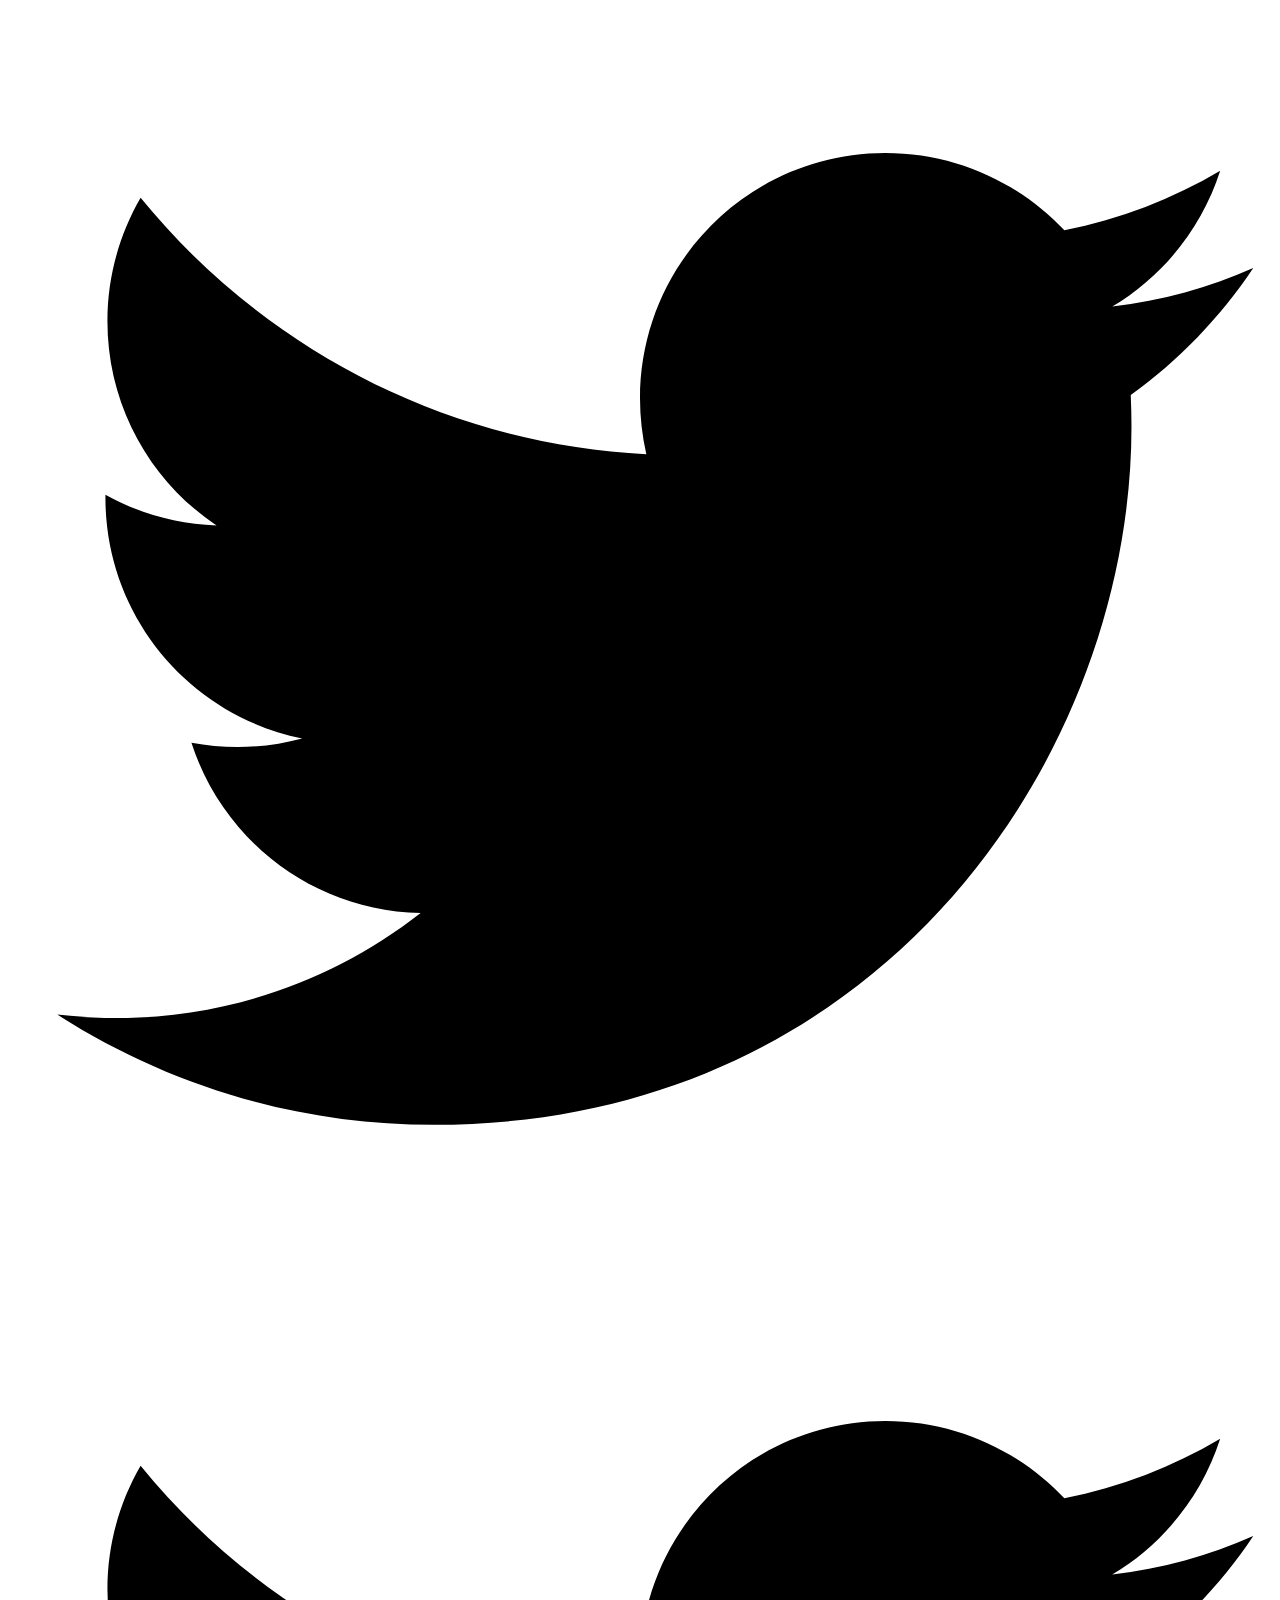
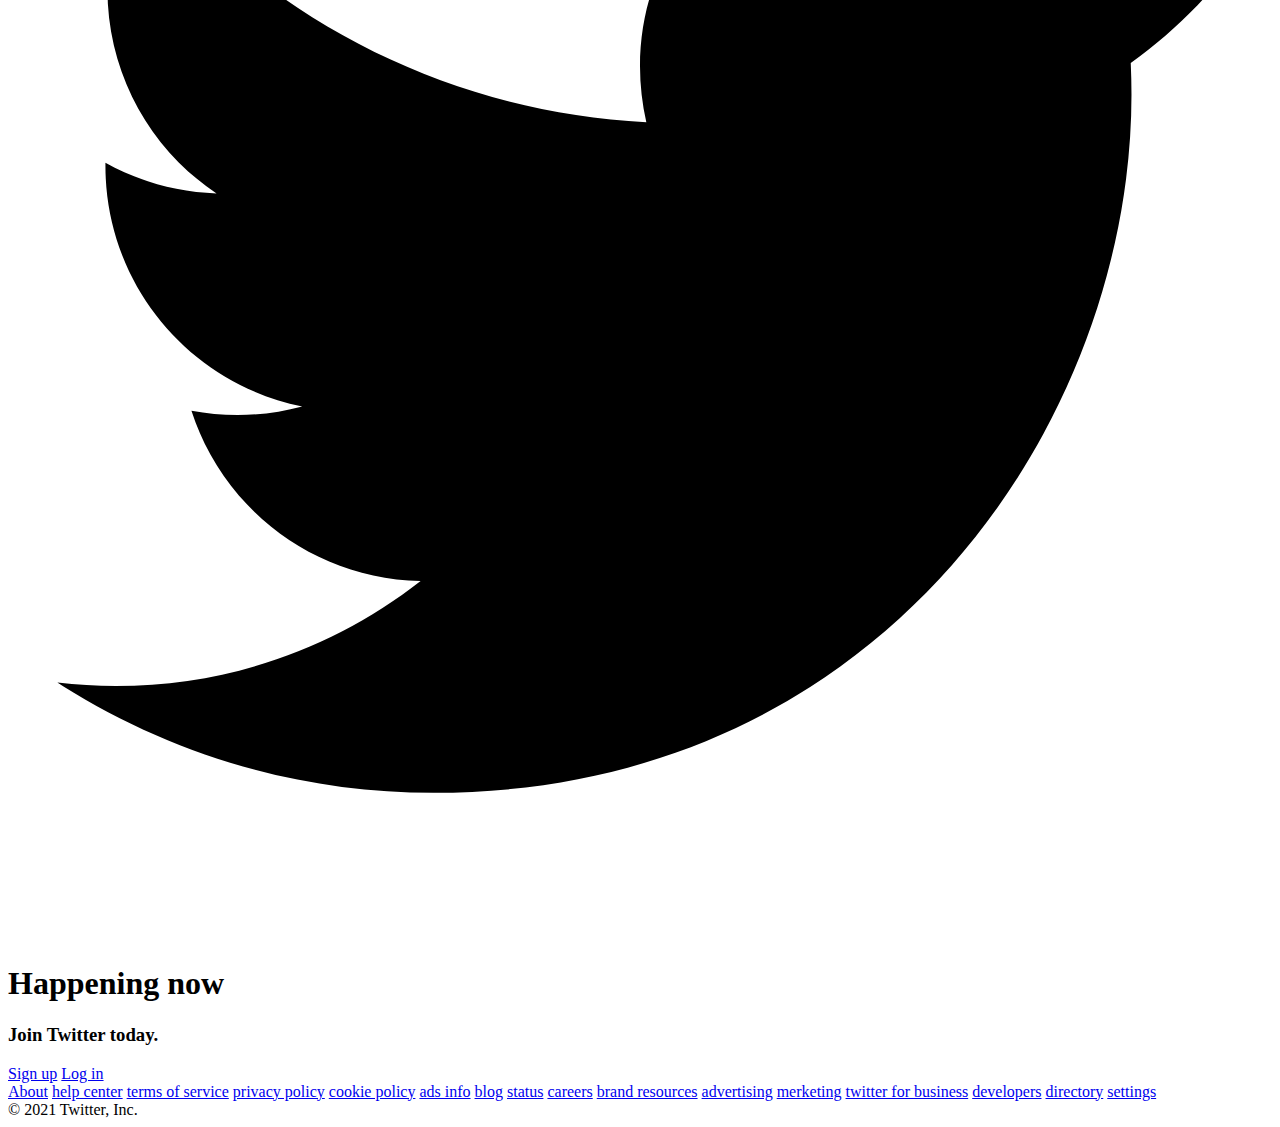
==== front-end/index.html @ ee21adbe "login-page-html" ====
<!DOCTYPE html>
<html lang="en">

<head>
    <meta charset="UTF-8">
    <meta http-equiv="X-UA-Compatible" content="IE=edge">
    <meta name="viewport" content="width=device-width, initial-scale=1.0">
    <title>Twitter</title>
    <link rel="stylesheet" href="./css/styles.css">
</head>

<body>
    <div class="container">
        <div class="image">
            <svg viewBox="0 0 24 24" aria-hidden="true" class="big-bird">
                <g>
                    <path
                        d="M23.643 4.937c-.835.37-1.732.62-2.675.733.962-.576 1.7-1.49 2.048-2.578-.9.534-1.897.922-2.958 1.13-.85-.904-2.06-1.47-3.4-1.47-2.572 0-4.658 2.086-4.658 4.66 0 .364.042.718.12 1.06-3.873-.195-7.304-2.05-9.602-4.868-.4.69-.63 1.49-.63 2.342 0 1.616.823 3.043 2.072 3.878-.764-.025-1.482-.234-2.11-.583v.06c0 2.257 1.605 4.14 3.737 4.568-.392.106-.803.162-1.227.162-.3 0-.593-.028-.877-.082.593 1.85 2.313 3.198 4.352 3.234-1.595 1.25-3.604 1.995-5.786 1.995-.376 0-.747-.022-1.112-.065 2.062 1.323 4.51 2.093 7.14 2.093 8.57 0 13.255-7.098 13.255-13.254 0-.2-.005-.402-.014-.602.91-.658 1.7-1.477 2.323-2.41z">

                    </path>
                </g>
            </svg>
        </div>

        <div class="content">
            <svg viewBox="0 0 24 24" aria-hidden="true" class="small-bird">
                <g>
                    <path
                        d="M23.643 4.937c-.835.37-1.732.62-2.675.733.962-.576 1.7-1.49 2.048-2.578-.9.534-1.897.922-2.958 1.13-.85-.904-2.06-1.47-3.4-1.47-2.572 0-4.658 2.086-4.658 4.66 0 .364.042.718.12 1.06-3.873-.195-7.304-2.05-9.602-4.868-.4.69-.63 1.49-.63 2.342 0 1.616.823 3.043 2.072 3.878-.764-.025-1.482-.234-2.11-.583v.06c0 2.257 1.605 4.14 3.737 4.568-.392.106-.803.162-1.227.162-.3 0-.593-.028-.877-.082.593 1.85 2.313 3.198 4.352 3.234-1.595 1.25-3.604 1.995-5.786 1.995-.376 0-.747-.022-1.112-.065 2.062 1.323 4.51 2.093 7.14 2.093 8.57 0 13.255-7.098 13.255-13.254 0-.2-.005-.402-.014-.602.91-.658 1.7-1.477 2.323-2.41z">

                    </path>
                </g>
            </svg>

            <h1>Happening now</h1>
            <h3>Join Twitter today.</h3>

            <div class="button">
                <a href="#" class="btn btn-signup">Sign up</a>
                <a href="#" class="btn btn-login">Log in</a>
            </div>
        </div>

        <div class="footer">
            <nav>
                <a href="#">About</a>
                <a href="#">help center</a>
                <a href="#">terms of service</a>
                <a href="#">privacy policy</a>
                <a href="#">cookie policy</a>
                <a href="#">ads info</a>
                <a href="#">blog</a>
                <a href="#">status</a>
                <a href="#">careers</a>
                <a href="#">brand resources</a>
                <a href="#">advertising</a>
                <a href="#">merketing</a>
                <a href="#">twitter for business</a>
                <a href="#">developers</a>
                <a href="#">directory</a>
                <a href="#">settings</a>
                <div>&copy; 2021 Twitter, Inc.</div>
            </nav>
        </div>
    </div>
    <script src="./script/script.js"></script>
</body>

</html>
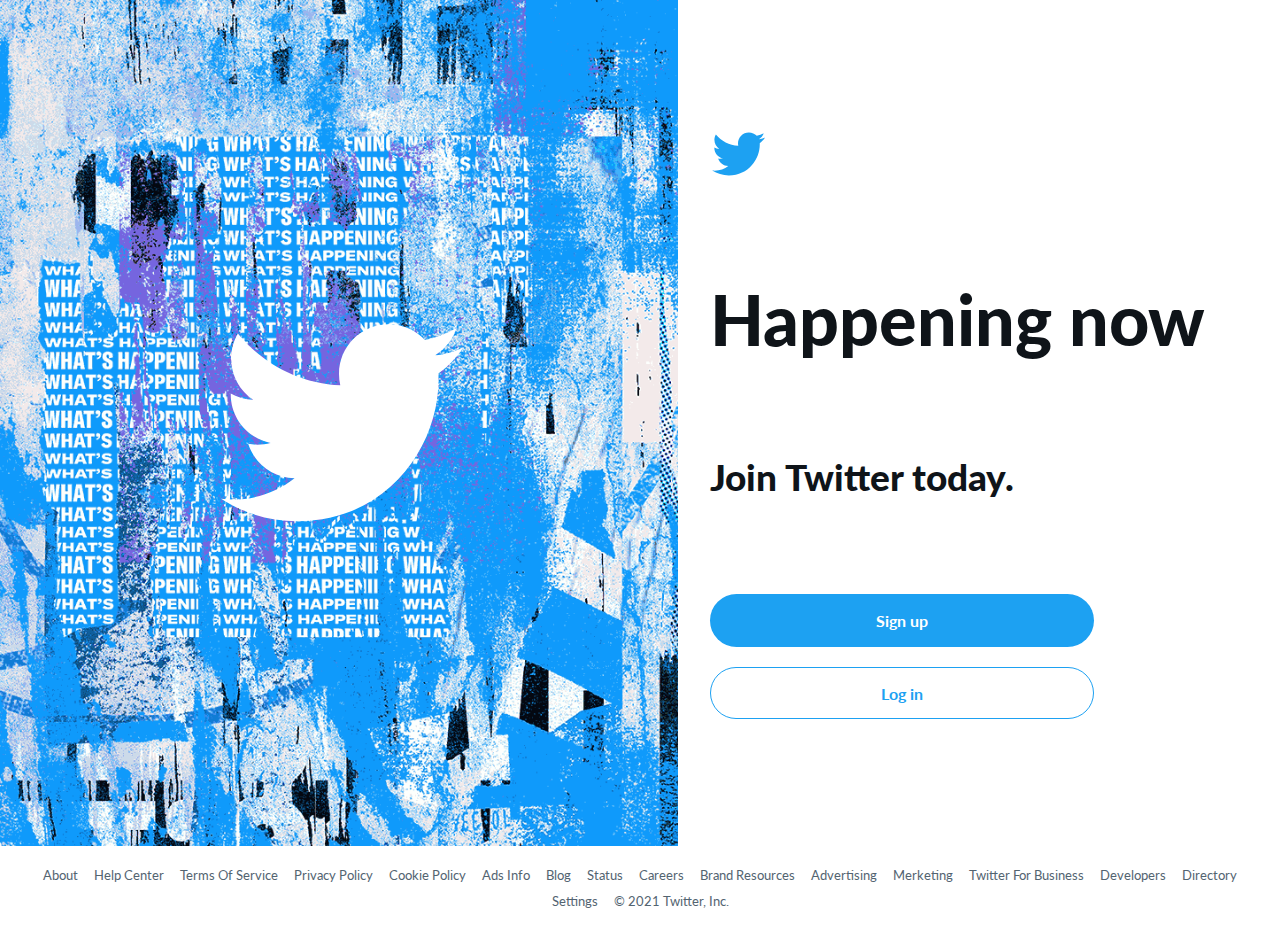
==== commit 4467dfb1: "login-page-css" ====
--- a/front-end/index.html
+++ b/front-end/index.html
@@ -39,6 +39,7 @@
                 <a href="#" class="btn btn-signup">Sign up</a>
                 <a href="#" class="btn btn-login">Log in</a>
             </div>
+
         </div>
 
         <div class="footer">
--- a/front-end/css/styles.css
+++ b/front-end/css/styles.css
@@ -0,0 +1,176 @@
+@import url('https://fonts.googleapis.com/css2?family=Lato&display=swap');
+
+*,
+*::before,
+*::after {
+    margin: 0;
+    padding: 0;
+    box-sizing: border-box;
+}
+
+body {
+    font-family: 'Lato', sans-serif;
+    min-height: 100vh;
+    overflow-x: hidden;
+}
+
+.container {
+    width: 100vw;
+    height: 87vh;
+    display: flex;
+    flex-wrap: wrap;
+    position: relative;
+}
+
+.image {
+    height: 94vh;
+    background: url('../assets/cover-img.png');
+    background-position: center;
+    background-size: cover;
+    flex: 0 1 53vw;
+    position: relative;
+}
+
+.content {
+    flex: 0 0 47vw;
+    display: flex;
+    flex-direction: column;
+    align-items: flex-start;
+    justify-content: space-evenly;
+    padding: 2rem;
+}
+
+.big-bird {
+    width: 16rem;
+    position: absolute;
+    top: 50%;
+    left: 50%;
+    transform: translate(-50%, -50%);
+    fill: #fff;
+}
+
+.small-bird {
+    width: 3.5rem;
+    fill: #1da1f2;
+}
+
+h1,
+h3 {
+    color: #0f1419;
+    font-weight: 900;
+}
+
+h1 {
+    font-size: 5.5vw;
+}
+
+h3 {
+    font-size: 2.3rem;
+}
+
+.btn {
+    display: flex;
+    align-items: center;
+    justify-content: center;
+    width: 24rem;
+    height: 3.3rem;
+    border-radius: 10vw;
+    font-size: 1rem;
+    text-decoration: none;
+    font-weight: 700;
+}
+
+.btn-signup {
+    background: #1da1f2;
+    color: #fff;
+    transition: all .2s ease;
+    margin-bottom: 20px;
+}
+
+.btn-signup:hover {
+    background: #1f94dd;
+}
+
+.btn-login {
+    border: 1px solid #1da1f2;
+    color: #1da1f2;
+}
+
+.footer {
+    margin: 0 auto;
+    padding: 1rem 2%;
+}
+
+.footer nav {
+    display: flex;
+    flex-direction: row;
+    flex-wrap: wrap;
+    justify-content: center;
+    align-items: center;
+}
+
+.footer nav a,
+.footer nav div {
+    text-decoration: none;
+    font-size: 13px;
+    color: #536471;
+    margin: .3rem .5rem;
+    text-transform: capitalize;
+    border-bottom: 1px solid transparent;
+    transition: all .2s ease;
+}
+
+.footer nav a:hover {
+    border-bottom: 1px solid #536471;
+}
+
+@media(max-width: 1050px) {
+    .content {
+        order: -1;
+        max-width: 600px;
+        height: 80vh;
+        margin: 0 auto;
+    }
+
+    .image {
+        height: 50vh;
+        flex: 0 1 100vw;
+    }
+
+    .button {
+        display: flex;
+    }
+
+    .btn {
+        width: 15rem;
+        margin-right: 1rem;
+    }
+
+    h1 {
+        font-size: 8vw;
+    }
+}
+
+@media(max-width: 580px) {
+    .content {
+        padding: 1rem;
+        margin: 0 auto;
+    }
+
+    .button {
+        flex-direction: column;
+    }
+
+
+    .btn {
+        width: 20rem;
+    }
+
+    h1 {
+        font-size: 7vw;
+    }
+
+    h3 {
+        font-size: 1.5rem;
+    }
+}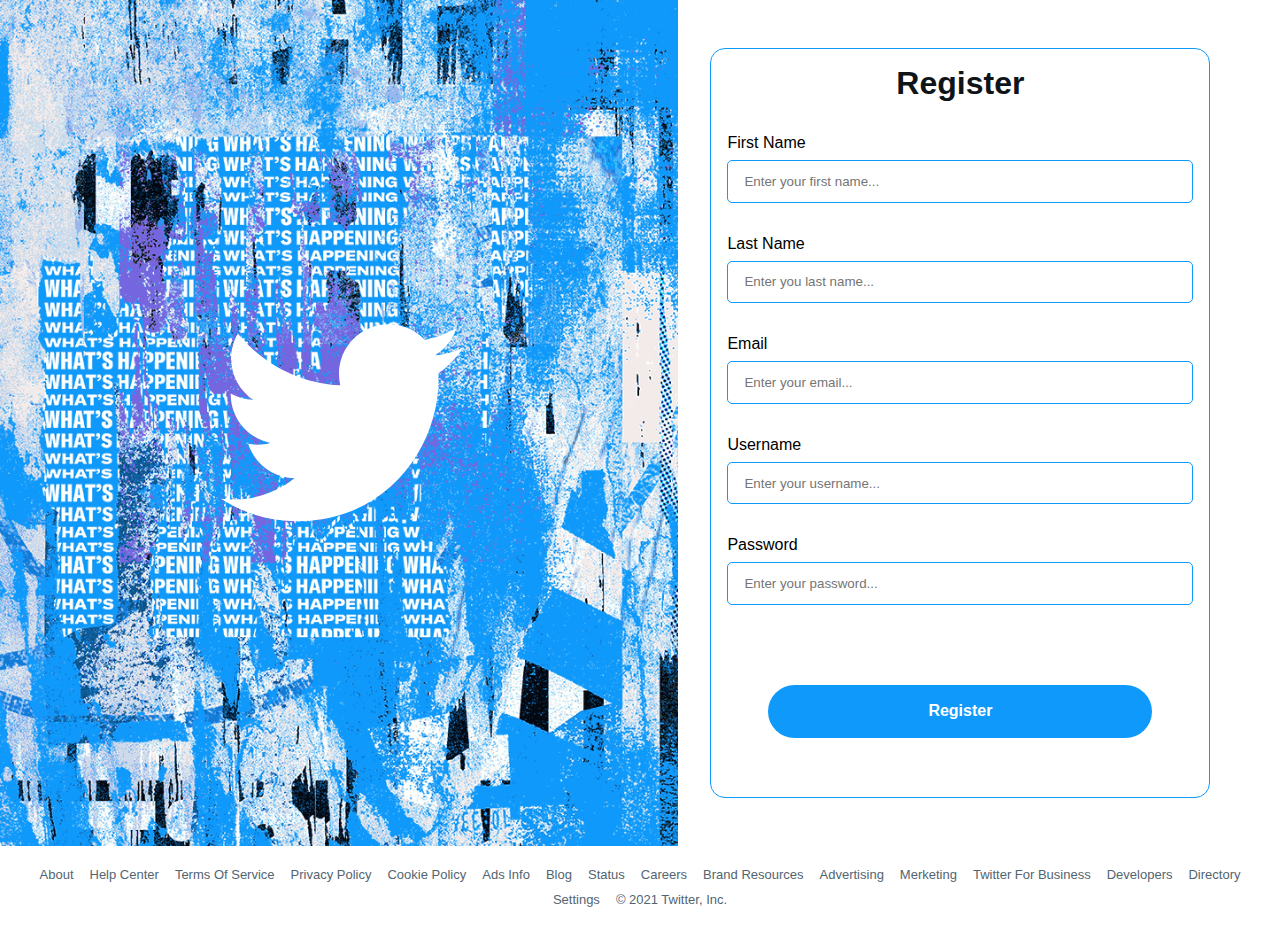
==== commit d4786c26: "add-loginpage-register-popup" ====
--- a/front-end/index.html
+++ b/front-end/index.html
@@ -40,6 +40,33 @@
                 <a href="#" class="btn btn-login">Log in</a>
             </div>
 
+            <div class="signup-popup">
+                <h3>Register</h3>
+                <form action="">
+                    <div>
+                        <label for="">First Name</label>
+                        <input type="text" placeholder="Enter your first name...">
+                    </div>
+                    <div>
+                        <label for="">Last Name</label>
+                        <input type="text" placeholder="Enter you last name...">
+                    </div>
+                    <div>
+                        <label for="">Email</label>
+                        <input type="email" placeholder="Enter your email...">
+                    </div>
+                    <div>
+                        <label for="">Username</label>
+                        <input type="text" placeholder="Enter your username...">
+                    </div>
+                    <div>
+                        <label for="">Password</label>
+                        <input type="password" placeholder="Enter your password...">
+                    </div>
+                    <button class="register-btn btn">Register</button>
+                </form>
+            </div>
+
         </div>
 
         <div class="footer">
--- a/front-end/css/styles.css
+++ b/front-end/css/styles.css
@@ -1,4 +1,5 @@
-@import url('https://fonts.googleapis.com/css2?family=Lato&display=swap');
+@import url('https://fonts.googleapis.com/css2?family=Noto+Sans+JP:wght@400;500;700;900&display=swap');
+@import url('https://fonts.googleapis.com/css2?family=Poppins:wght@400;500;600;700&display=swap');
 
 *,
 *::before,
@@ -61,11 +62,11 @@
 }
 
 h1 {
-    font-size: 5.5vw;
+    font-size: 3vw;
 }
 
 h3 {
-    font-size: 2.3rem;
+    font-size: 2rem;
 }
 
 .btn {
@@ -124,6 +125,45 @@
     border-bottom: 1px solid #536471;
 }
 
+.signup-popup {
+    padding: 1rem;
+    text-align: center;
+    border-radius: 15px;
+    margin: 0rem;
+    position: absolute;
+    width: 500px;
+    height: 750px;
+    background-color: white;
+    border: 1px solid #0f9afb;
+}
+
+.signup-popup div {
+    display: flex;
+    flex-direction: column;
+    align-items: flex-start;
+    margin: 1.5rem 0;
+}
+
+.signup-popup label {
+    margin: 0.5rem 0;
+}
+
+.signup-popup input {
+    width: 100%;
+    padding: 0.8rem 1rem;
+    outline: none;
+    border-radius: 5px;
+    border: 1px solid #0f9afb;
+}
+
+.register-btn {
+    color: white;
+    outline: none;
+    border: none;
+    background-color: #0f9afb;
+    margin: 5rem auto 0 auto;
+}
+
 @media(max-width: 1050px) {
     .content {
         order: -1;
@@ -152,6 +192,16 @@
 }
 
 @media(max-width: 580px) {
+
+    .signup-popup {
+        width: 100vw;
+        height: 100vh;
+        top: 0;
+        left: 0;
+        margin: 0;
+        border-radius: 0;
+    }
+
     .content {
         padding: 1rem;
         margin: 0 auto;
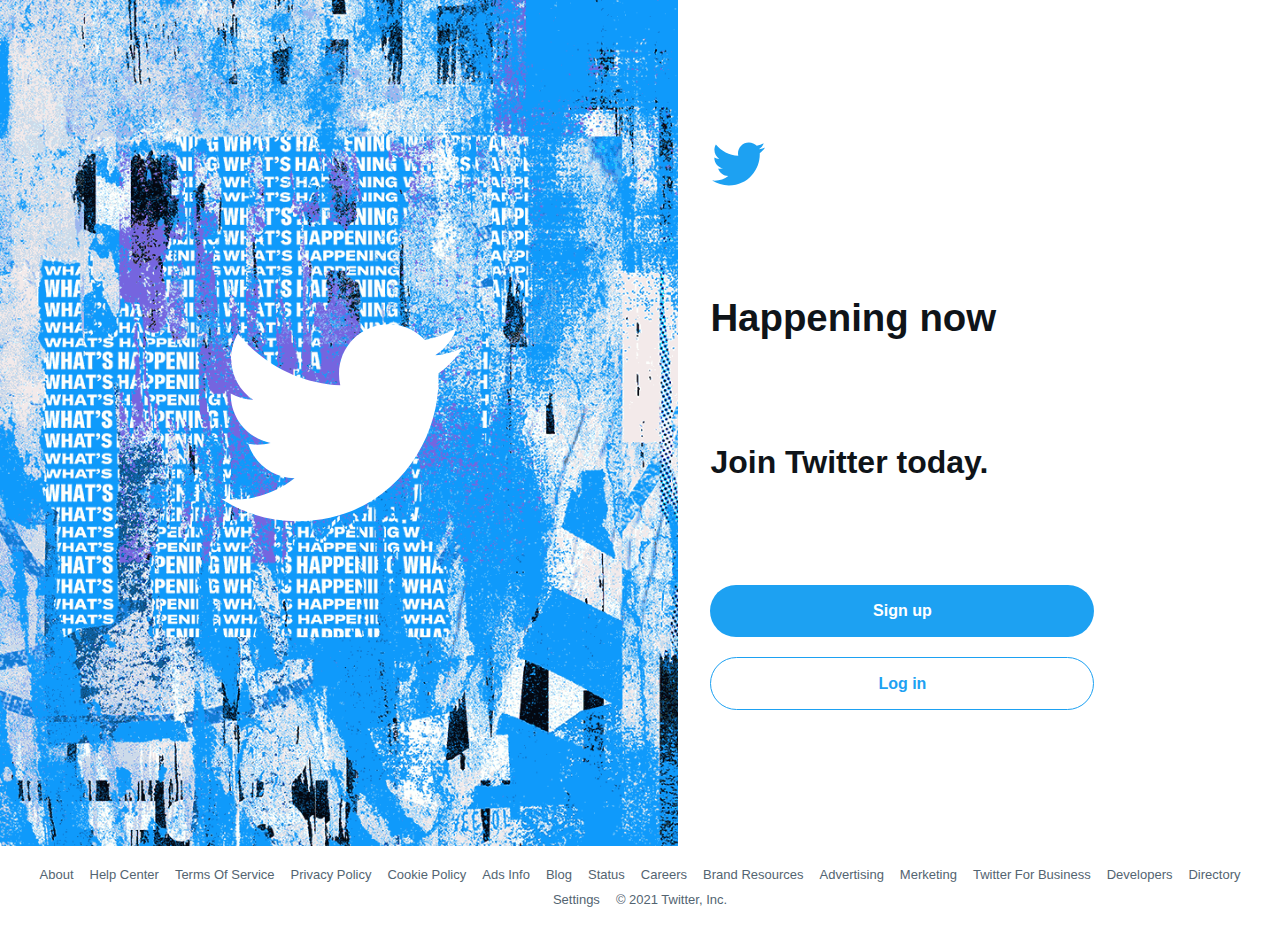
==== commit 547e77c2: "add-loginpage-register-popup-js" ====
--- a/front-end/index.html
+++ b/front-end/index.html
@@ -6,7 +6,7 @@
     <meta http-equiv="X-UA-Compatible" content="IE=edge">
     <meta name="viewport" content="width=device-width, initial-scale=1.0">
     <title>Twitter</title>
-    <link rel="stylesheet" href="./css/styles.css">
+    <link rel="stylesheet" href="css/styles.css">
 </head>
 
 <body>
@@ -39,8 +39,8 @@
                 <a href="#" class="btn btn-signup">Sign up</a>
                 <a href="#" class="btn btn-login">Log in</a>
             </div>
-
-            <div class="signup-popup">
+            <div class="backdrop none"></div>
+            <div class="signup-popup none">
                 <h3>Register</h3>
                 <form action="">
                     <div>
@@ -66,7 +66,6 @@
                     <button class="register-btn btn">Register</button>
                 </form>
             </div>
-
         </div>
 
         <div class="footer">
@@ -91,7 +90,7 @@
             </nav>
         </div>
     </div>
-    <script src="./script/script.js"></script>
+    <script src="script/login.js"></script>
 </body>
 
 </html>--- a/front-end/css/styles.css
+++ b/front-end/css/styles.css
@@ -135,6 +135,7 @@
     height: 750px;
     background-color: white;
     border: 1px solid #0f9afb;
+    z-index: 2;
 }
 
 .signup-popup div {
@@ -157,11 +158,27 @@
 }
 
 .register-btn {
+    cursor: pointer;
     color: white;
     outline: none;
     border: none;
     background-color: #0f9afb;
     margin: 5rem auto 0 auto;
+}
+
+.backdrop {
+    width: 100vw;
+    height: 100vh;
+    opacity: 0.5;
+    position: fixed;
+    top: 0;
+    left: 0;
+    background-color: #546471;
+    z-index: 1;
+}
+
+.none {
+    display: none;
 }
 
 @media(max-width: 1050px) {
@@ -195,7 +212,6 @@
 
     .signup-popup {
         width: 100vw;
-        height: 100vh;
         top: 0;
         left: 0;
         margin: 0;
